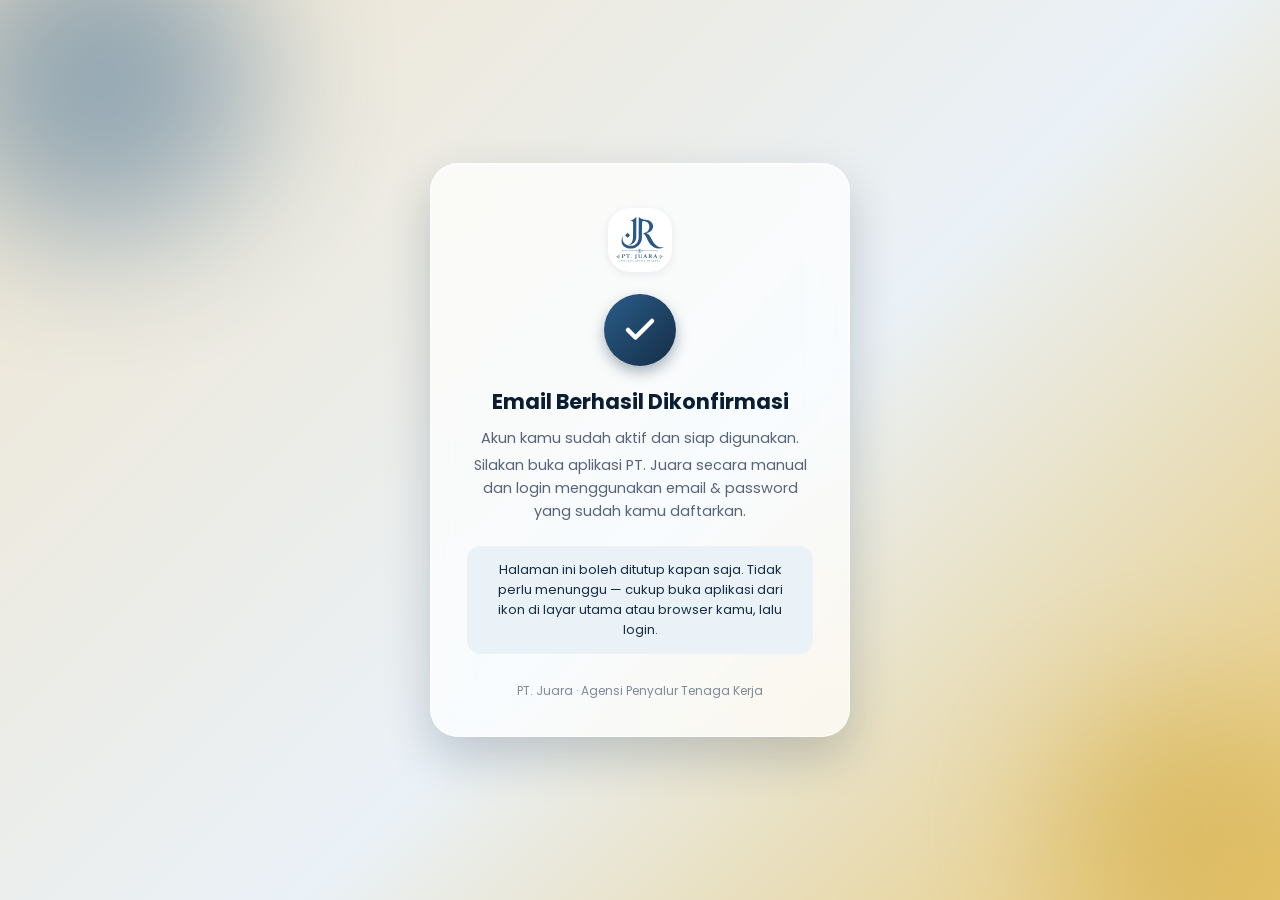
==== confirmed.html @ a98ece22 "Create confirmed.html" ====
<!DOCTYPE html>
<html lang="id" data-theme="light">
<head>
<meta charset="UTF-8" />
<meta name="viewport" content="width=device-width, initial-scale=1.0, maximum-scale=5.0" />
<meta name="theme-color" content="#0a1e33" />
<meta name="robots" content="noindex" />
<title>Email Dikonfirmasi - PT. Juara</title>

<link rel="preconnect" href="https://fonts.googleapis.com" />
<link rel="preconnect" href="https://fonts.gstatic.com" crossorigin />
<link href="https://fonts.googleapis.com/css2?family=Poppins:wght@400;500;600;700;800&display=swap" rel="stylesheet" />

<style>
  :root {
    --navy: #0a1e33;
    --brand-blue: #2a5c8a;
    --gold: #cda434;
    --cream: #efe5cf;
    --blue-50: #eaf1f7;
    --blue-500: #2a5c8a;
    --blue-800: #152e45;
    --gold-300: #e8c978;
    --gray-500: #57637a;
    --white: #ffffff;
    --radius-lg: 28px;
    --gradient-focus: linear-gradient(135deg, var(--blue-500), var(--blue-800));
    --glow-focus: 0 6px 14px rgba(21, 46, 69, 0.35);
    --shadow-lg: 0 20px 48px rgba(10, 30, 51, 0.2);
    --shadow-sm: 0 2px 8px rgba(10, 30, 51, 0.08);
  }

  * { box-sizing: border-box; margin: 0; padding: 0; }

  html, body {
    height: 100%;
    font-family: 'Poppins', -apple-system, BlinkMacSystemFont, sans-serif;
    color: var(--navy);
  }

  body {
    min-height: 100vh;
    display: flex;
    align-items: center;
    justify-content: center;
    padding: 20px;
    overflow: hidden;
    position: relative;
    background: linear-gradient(135deg, var(--cream) 0%, var(--blue-50) 55%, var(--gold-300) 100%);
  }

  .bg { position: absolute; inset: 0; z-index: 0; overflow: hidden; }
  .blob {
    position: absolute;
    border-radius: 50%;
    filter: blur(70px);
    opacity: 0.45;
    animation: blobFloat 12s ease-in-out infinite;
  }
  .blob-1 { width: 320px; height: 320px; background: var(--brand-blue); top: -80px; left: -60px; }
  .blob-2 { width: 280px; height: 280px; background: var(--gold); bottom: -70px; right: -50px; animation-delay: -4s; }
  @keyframes blobFloat {
    0%, 100% { transform: translate(0, 0) scale(1); }
    50% { transform: translate(20px, -25px) scale(1.08); }
  }

  .card {
    position: relative;
    z-index: 1;
    width: 100%;
    max-width: 420px;
    padding: 44px 36px 36px;
    border-radius: var(--radius-lg);
    background: rgba(255, 255, 255, 0.72);
    backdrop-filter: blur(18px) saturate(160%);
    -webkit-backdrop-filter: blur(18px) saturate(160%);
    border: 1px solid rgba(255, 255, 255, 0.55);
    box-shadow: inset 0 1px 0 rgba(255,255,255,0.7), var(--shadow-lg);
    text-align: center;
  }

  .logo-icon {
    width: 64px;
    height: 64px;
    margin: 0 auto 22px;
    border-radius: 22px;
    display: flex;
    align-items: center;
    justify-content: center;
    overflow: hidden;
    background: var(--white);
    box-shadow: var(--shadow-sm);
  }
  .logo-icon img { width: 100%; height: 100%; object-fit: contain; padding: 8px; }

  .check-badge {
    width: 72px;
    height: 72px;
    margin: 0 auto 20px;
    border-radius: 50%;
    background: var(--gradient-focus);
    box-shadow: var(--glow-focus);
    display: flex;
    align-items: center;
    justify-content: center;
    animation: pop 0.45s cubic-bezier(0.34, 1.56, 0.64, 1);
  }
  .check-badge svg { width: 36px; height: 36px; }
  @keyframes pop {
    0% { transform: scale(0.4); opacity: 0; }
    100% { transform: scale(1); opacity: 1; }
  }

  h1 {
    font-size: 21px;
    font-weight: 700;
    color: var(--navy);
    margin-bottom: 10px;
  }

  p {
    font-size: 14.5px;
    line-height: 1.6;
    color: var(--gray-500);
  }

  p + p { margin-top: 4px; }

  .hint {
    margin-top: 22px;
    padding: 14px 16px;
    border-radius: 14px;
    background: var(--blue-50);
    font-size: 13px;
    color: var(--blue-800);
    line-height: 1.55;
  }

  .footer-brand {
    margin-top: 28px;
    font-size: 12px;
    color: var(--gray-500);
    opacity: 0.75;
  }
</style>
</head>
<body>

  <div class="bg">
    <div class="blob blob-1"></div>
    <div class="blob blob-2"></div>
  </div>

  <div class="card">
    <div class="logo-icon">
      <img src="LOGO_JD.svg" alt="PT. Juara" onerror="this.style.display='none'" />
    </div>

    <div class="check-badge">
      <svg viewBox="0 0 24 24" fill="none" stroke="white" stroke-width="3" stroke-linecap="round" stroke-linejoin="round">
        <polyline points="20 6 9 17 4 12"/>
      </svg>
    </div>

    <h1>Email Berhasil Dikonfirmasi</h1>
    <p>Akun kamu sudah aktif dan siap digunakan.</p>
    <p>Silakan buka aplikasi PT. Juara secara manual dan login menggunakan email &amp; password yang sudah kamu daftarkan.</p>

    <div class="hint">
      Halaman ini boleh ditutup kapan saja. Tidak perlu menunggu — cukup buka aplikasi dari ikon di layar utama atau browser kamu, lalu login.
    </div>

    <div class="footer-brand">PT. Juara &middot; Agensi Penyalur Tenaga Kerja</div>
  </div>

</body>
</html>
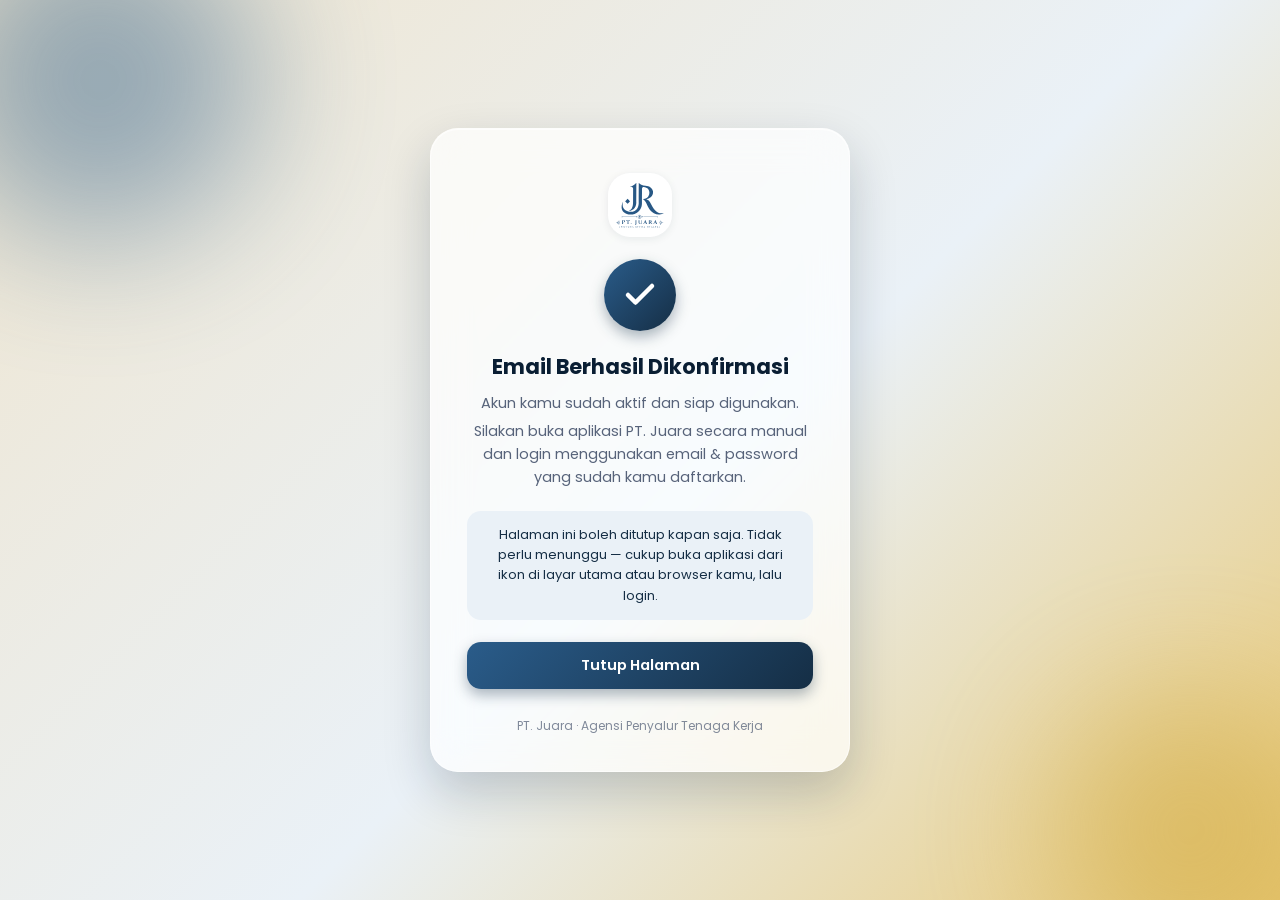
==== commit 76e8aa0d: "Update confirmed.html" ====
--- a/confirmed.html
+++ b/confirmed.html
@@ -142,6 +142,34 @@
     color: var(--gray-500);
     opacity: 0.75;
   }
+
+  .close-btn {
+    margin-top: 22px;
+    width: 100%;
+    padding: 13px 16px;
+    border: none;
+    border-radius: 14px;
+    background: var(--gradient-focus);
+    color: var(--white);
+    font-family: inherit;
+    font-size: 14.5px;
+    font-weight: 600;
+    cursor: pointer;
+    box-shadow: var(--glow-focus);
+    transition: transform 0.15s ease, box-shadow 0.15s ease;
+  }
+  .close-btn:active {
+    transform: scale(0.97);
+    box-shadow: 0 4px 10px rgba(21, 46, 69, 0.3);
+  }
+
+  .close-note {
+    margin-top: 10px;
+    font-size: 12.5px;
+    color: var(--gray-500);
+    display: none;
+  }
+  .close-note.show { display: block; }
 </style>
 </head>
 <body>
@@ -170,8 +198,22 @@
       Halaman ini boleh ditutup kapan saja. Tidak perlu menunggu — cukup buka aplikasi dari ikon di layar utama atau browser kamu, lalu login.
     </div>
 
+    <button type="button" class="close-btn" id="closeBtn">Tutup Halaman</button>
+    <div class="close-note" id="closeNote">Halaman tidak bisa ditutup otomatis dari sini. Silakan tutup tab/aplikasi browser kamu secara manual.</div>
+
     <div class="footer-brand">PT. Juara &middot; Agensi Penyalur Tenaga Kerja</div>
   </div>
 
+  <script>
+    document.getElementById('closeBtn').addEventListener('click', function () {
+      window.close();
+      // Jika masih di halaman ini setelah sesaat, berarti window.close() diblokir
+      // browser (umum terjadi jika tab tidak dibuka lewat script/window.open).
+      setTimeout(function () {
+        document.getElementById('closeNote').classList.add('show');
+      }, 300);
+    });
+  </script>
+
 </body>
 </html>
